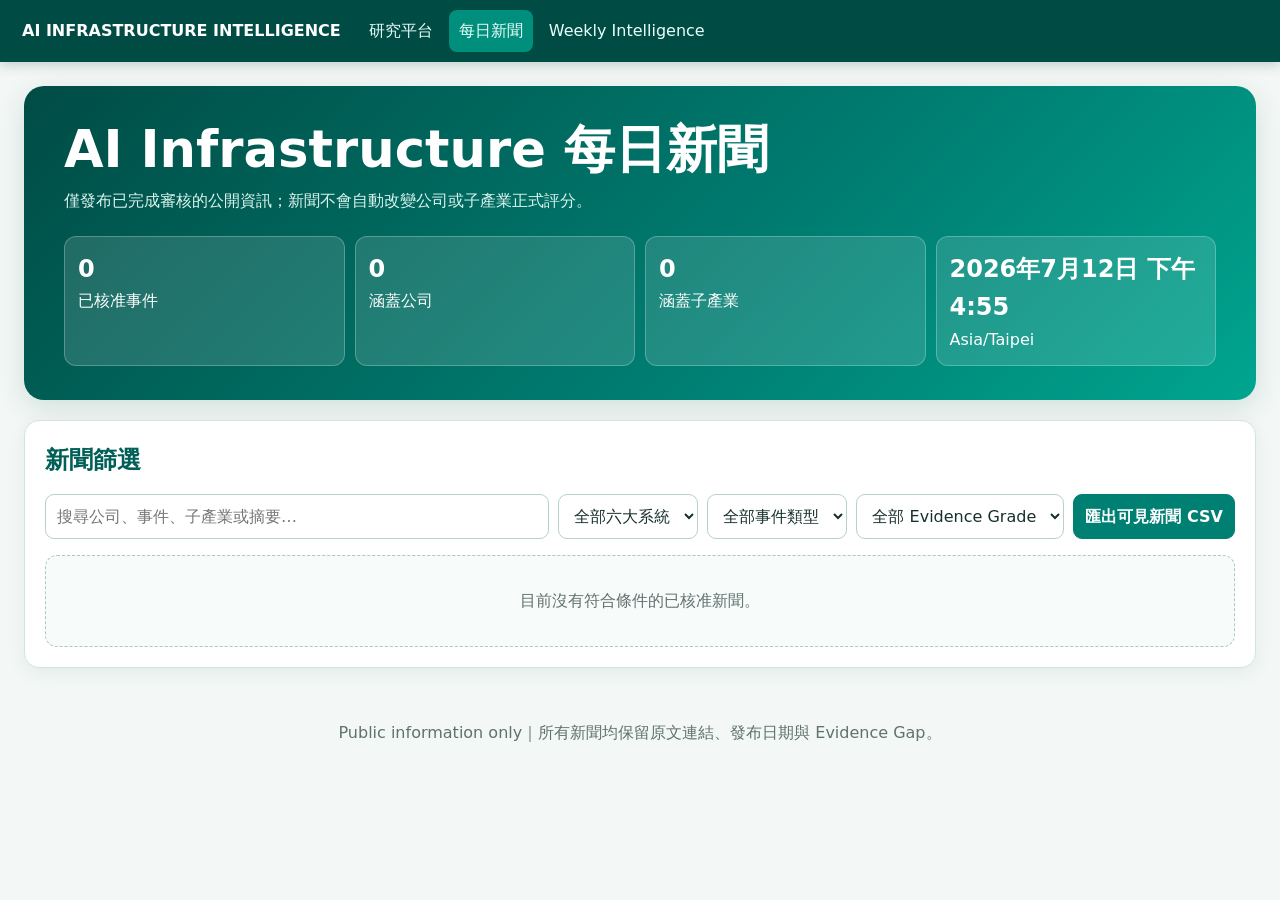
==== daily-news.html @ b1ab2b45 "Add files via upload" ====
<!doctype html><html lang="zh-Hant"><head><meta charset="utf-8"><meta name="viewport" content="width=device-width,initial-scale=1"><title>每日新聞｜AI Infrastructure Bankability Intelligence</title><link rel="stylesheet" href="assets/news.css"></head><body>
<header class="bar"><div class="bar-inner"><div class="brand">AI INFRASTRUCTURE INTELLIGENCE</div><nav class="nav"><a href="index.html">研究平台</a><a class="active" href="daily-news.html">每日新聞</a><a href="weekly-intelligence.html">Weekly Intelligence</a></nav></div></header>
<main class="container"><section class="hero"><h1>AI Infrastructure 每日新聞</h1><p>僅發布已完成審核的公開資訊；新聞不會自動改變公司或子產業正式評分。</p><div class="metrics"><div class="metric"><b id="newsCount">0</b><span>已核准事件</span></div><div class="metric"><b id="companyCount">0</b><span>涵蓋公司</span></div><div class="metric"><b id="industryCount">0</b><span>涵蓋子產業</span></div><div class="metric"><b id="updatedAt">尚未更新</b><span>Asia/Taipei</span></div></div></section>
<section class="panel"><h2>新聞篩選</h2><div class="controls"><input id="q" type="search" placeholder="搜尋公司、事件、子產業或摘要…"><select id="system"><option value="">全部六大系統</option></select><select id="event"><option value="">全部事件類型</option></select><select id="grade"><option value="">全部 Evidence Grade</option><option>A</option><option>B</option><option>C</option></select><button id="csv">匯出可見新聞 CSV</button></div><div class="news-list" id="newsList"><div class="empty">載入中…</div></div></section></main><footer class="footer">Public information only｜所有新聞均保留原文連結、發布日期與 Evidence Gap。</footer>
<script src="assets/news.js"></script><script>
let all=[];const el=id=>document.getElementById(id);function options(id,values){el(id).insertAdjacentHTML('beforeend',[...new Set(values.filter(Boolean))].sort().map(v=>`<option>${esc(v)}</option>`).join(''))}
function visible(){const q=el('q').value.toLowerCase(),s=el('system').value,e=el('event').value,g=el('grade').value;return all.filter(x=>(!q||JSON.stringify(x).toLowerCase().includes(q))&&(!s||x.system===s)&&(!e||x.event_type===e)&&(!g||x.evidence_grade===g))}
function render(){const rows=visible();el('newsList').innerHTML=rows.length?rows.map(x=>`<article class="news-card ${x.importance==='High'?'high':''}"><div class="meta"><span>${fmt(x.published_at)}</span><span>｜${esc(x.source_name||'來源未標示')}</span><span>｜重要性 ${esc(x.importance||'N/A')}</span></div><h3><a href="${esc(x.url)}" target="_blank" rel="noopener">${esc(x.title)}</a></h3><div class="tags">${(x.companies||[]).map(v=>`<span class="tag">${esc(v)}</span>`).join('')}${(x.subindustries||[]).map(v=>`<span class="tag">${esc(v)}</span>`).join('')}<span class="tag">${esc(x.event_type||'未分類')}</span><span class="tag grade-${String(x.evidence_grade||'C').toLowerCase()}">Evidence ${esc(x.evidence_grade||'C')}</span></div><p>${esc(x.summary||'')}</p><p><b>銀行意涵：</b>${esc(x.banking_implication||'待審核')}</p><div class="gap">⚠ Evidence Gap：${esc(x.evidence_gap||'須回查原始官方資料。')}</div></article>`).join(''):`<div class="empty">目前沒有符合條件的已核准新聞。</div>`}
['q','system','event','grade'].forEach(id=>el(id).addEventListener(id==='q'?'input':'change',render));el('csv').onclick=()=>downloadCSV('AI_Infrastructure_Daily_News.csv',[['日期','標題','公司','系統','子產業','事件','Evidence','來源','網址'],...visible().map(x=>[x.published_at,x.title,(x.companies||[]).join('／'),x.system,(x.subindustries||[]).join('／'),x.event_type,x.evidence_grade,x.source_name,x.url])]);
(async()=>{const d=await loadJSON('data/public/news.json',{items:[]});all=d.items||[];options('system',all.map(x=>x.system));options('event',all.map(x=>x.event_type));el('newsCount').textContent=all.length;el('companyCount').textContent=new Set(all.flatMap(x=>x.companies||[])).size;el('industryCount').textContent=new Set(all.flatMap(x=>x.subindustries||[])).size;el('updatedAt').textContent=d.generated_at?fmt(d.generated_at):'尚未更新';render()})();
</script></body></html>
---- assets/news.css ----
:root{--deep:#005f56;--green:#007f73;--mint:#009b84;--pale:#e5f5f1;--orange:#f29a18;--ink:#18302d;--muted:#60726f;--line:#d4e3df;--bg:#f3f7f5;--red:#a94338}*{box-sizing:border-box}body{margin:0;background:var(--bg);color:var(--ink);font-family:Inter,"Noto Sans TC","Microsoft JhengHei",system-ui,sans-serif;line-height:1.6}a{color:var(--green);text-decoration:none}a:hover{text-decoration:underline}.bar{position:sticky;top:0;z-index:20;background:#004c45;color:white;box-shadow:0 2px 12px rgba(0,76,69,.25)}.bar-inner{max-width:1500px;margin:auto;padding:10px 22px;display:flex;align-items:center;gap:18px}.brand{font-weight:900;white-space:nowrap}.nav{display:flex;gap:6px;overflow:auto}.nav a{color:#e9fff9;padding:8px 10px;border-radius:8px;white-space:nowrap}.nav a:hover,.nav a.active{background:#008f7d;text-decoration:none}.container{max-width:1500px;margin:auto;padding:24px}.hero{background:linear-gradient(135deg,#004c45,#007f73 62%,#00a58f);color:white;border-radius:20px;padding:34px 40px;box-shadow:0 8px 28px rgba(0,95,86,.14)}h1{margin:0;font-size:clamp(30px,4vw,54px);line-height:1.15}.hero p{margin:10px 0 0;color:#dcf4ee}.metrics{display:grid;grid-template-columns:repeat(4,1fr);gap:10px;margin-top:22px}.metric{background:rgba(255,255,255,.13);border:1px solid rgba(255,255,255,.25);border-radius:12px;padding:13px}.metric b{display:block;font-size:24px}.panel{background:white;border:1px solid var(--line);border-radius:15px;padding:20px;margin-top:20px;box-shadow:0 5px 18px rgba(0,95,86,.07)}h2{margin:0 0 14px;color:var(--deep)}.controls{display:flex;gap:9px;flex-wrap:wrap;margin-bottom:16px}.controls input,.controls select,.controls button{font:inherit;border:1px solid #b8d1cc;border-radius:9px;padding:9px 11px;background:white;color:var(--ink)}.controls input{flex:1;min-width:260px}.controls button{background:var(--green);color:white;border-color:var(--green);font-weight:800;cursor:pointer}.news-list{display:grid;gap:12px}.news-card{border:1px solid var(--line);border-left:5px solid var(--mint);border-radius:11px;padding:15px;background:white}.news-card.high{border-left-color:var(--orange)}.news-card h3{margin:0 0 7px;color:var(--deep)}.meta,.tags{display:flex;gap:6px;flex-wrap:wrap;color:var(--muted);font-size:12px}.tag{background:var(--pale);color:var(--deep);border-radius:999px;padding:3px 8px;font-weight:700}.tag.grade-c{background:#fff3df;color:#9a5b00}.news-card p{margin:9px 0}.gap{color:var(--red);font-size:13px}.empty{padding:32px;text-align:center;border:1px dashed #a9c9c2;border-radius:12px;color:var(--muted);background:#f7fbfa}.weekly-grid{display:grid;grid-template-columns:repeat(2,1fr);gap:14px}.week-card{border:1px solid var(--line);border-radius:12px;padding:16px}.week-card h3{margin-top:0;color:var(--deep)}.footer{text-align:center;color:var(--muted);padding:28px}.status{display:inline-flex;border-radius:999px;padding:4px 9px;background:var(--pale);color:var(--deep);font-weight:800;font-size:12px}@media(max-width:760px){.bar-inner{align-items:flex-start;flex-direction:column}.metrics,.weekly-grid{grid-template-columns:1fr 1fr}.container{padding:12px}.hero{padding:26px}.controls{position:static}}
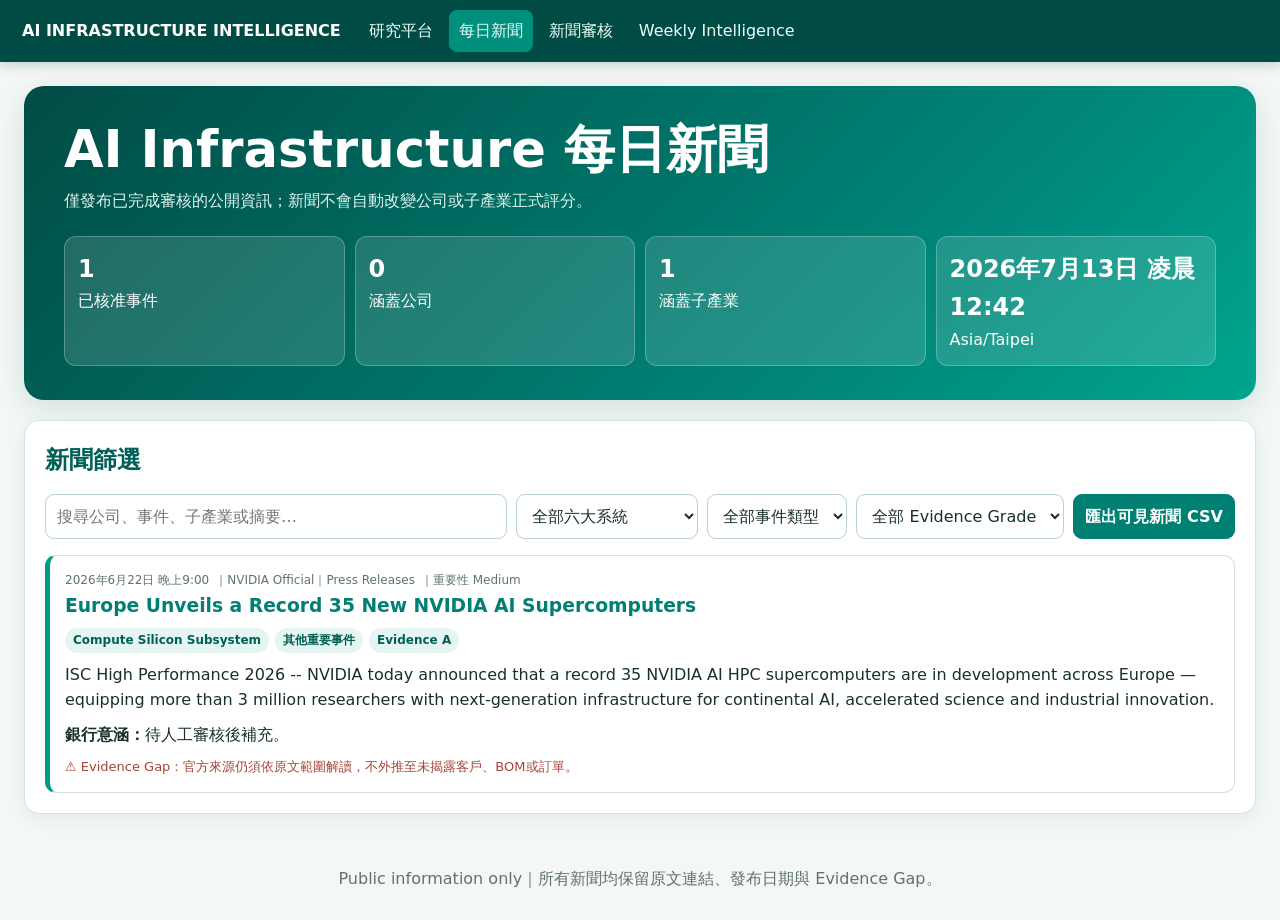
==== commit e8f570af: "Add files via upload" ====
--- a/daily-news.html
+++ b/daily-news.html
@@ -1,5 +1,5 @@
 <!doctype html><html lang="zh-Hant"><head><meta charset="utf-8"><meta name="viewport" content="width=device-width,initial-scale=1"><title>每日新聞｜AI Infrastructure Bankability Intelligence</title><link rel="stylesheet" href="assets/news.css"></head><body>
-<header class="bar"><div class="bar-inner"><div class="brand">AI INFRASTRUCTURE INTELLIGENCE</div><nav class="nav"><a href="index.html">研究平台</a><a class="active" href="daily-news.html">每日新聞</a><a href="weekly-intelligence.html">Weekly Intelligence</a></nav></div></header>
+<header class="bar"><div class="bar-inner"><div class="brand">AI INFRASTRUCTURE INTELLIGENCE</div><nav class="nav"><a href="index.html">研究平台</a><a class="active" href="daily-news.html">每日新聞</a><a href="review-dashboard.html">新聞審核</a><a href="weekly-intelligence.html">Weekly Intelligence</a></nav></div></header>
 <main class="container"><section class="hero"><h1>AI Infrastructure 每日新聞</h1><p>僅發布已完成審核的公開資訊；新聞不會自動改變公司或子產業正式評分。</p><div class="metrics"><div class="metric"><b id="newsCount">0</b><span>已核准事件</span></div><div class="metric"><b id="companyCount">0</b><span>涵蓋公司</span></div><div class="metric"><b id="industryCount">0</b><span>涵蓋子產業</span></div><div class="metric"><b id="updatedAt">尚未更新</b><span>Asia/Taipei</span></div></div></section>
 <section class="panel"><h2>新聞篩選</h2><div class="controls"><input id="q" type="search" placeholder="搜尋公司、事件、子產業或摘要…"><select id="system"><option value="">全部六大系統</option></select><select id="event"><option value="">全部事件類型</option></select><select id="grade"><option value="">全部 Evidence Grade</option><option>A</option><option>B</option><option>C</option></select><button id="csv">匯出可見新聞 CSV</button></div><div class="news-list" id="newsList"><div class="empty">載入中…</div></div></section></main><footer class="footer">Public information only｜所有新聞均保留原文連結、發布日期與 Evidence Gap。</footer>
 <script src="assets/news.js"></script><script>
